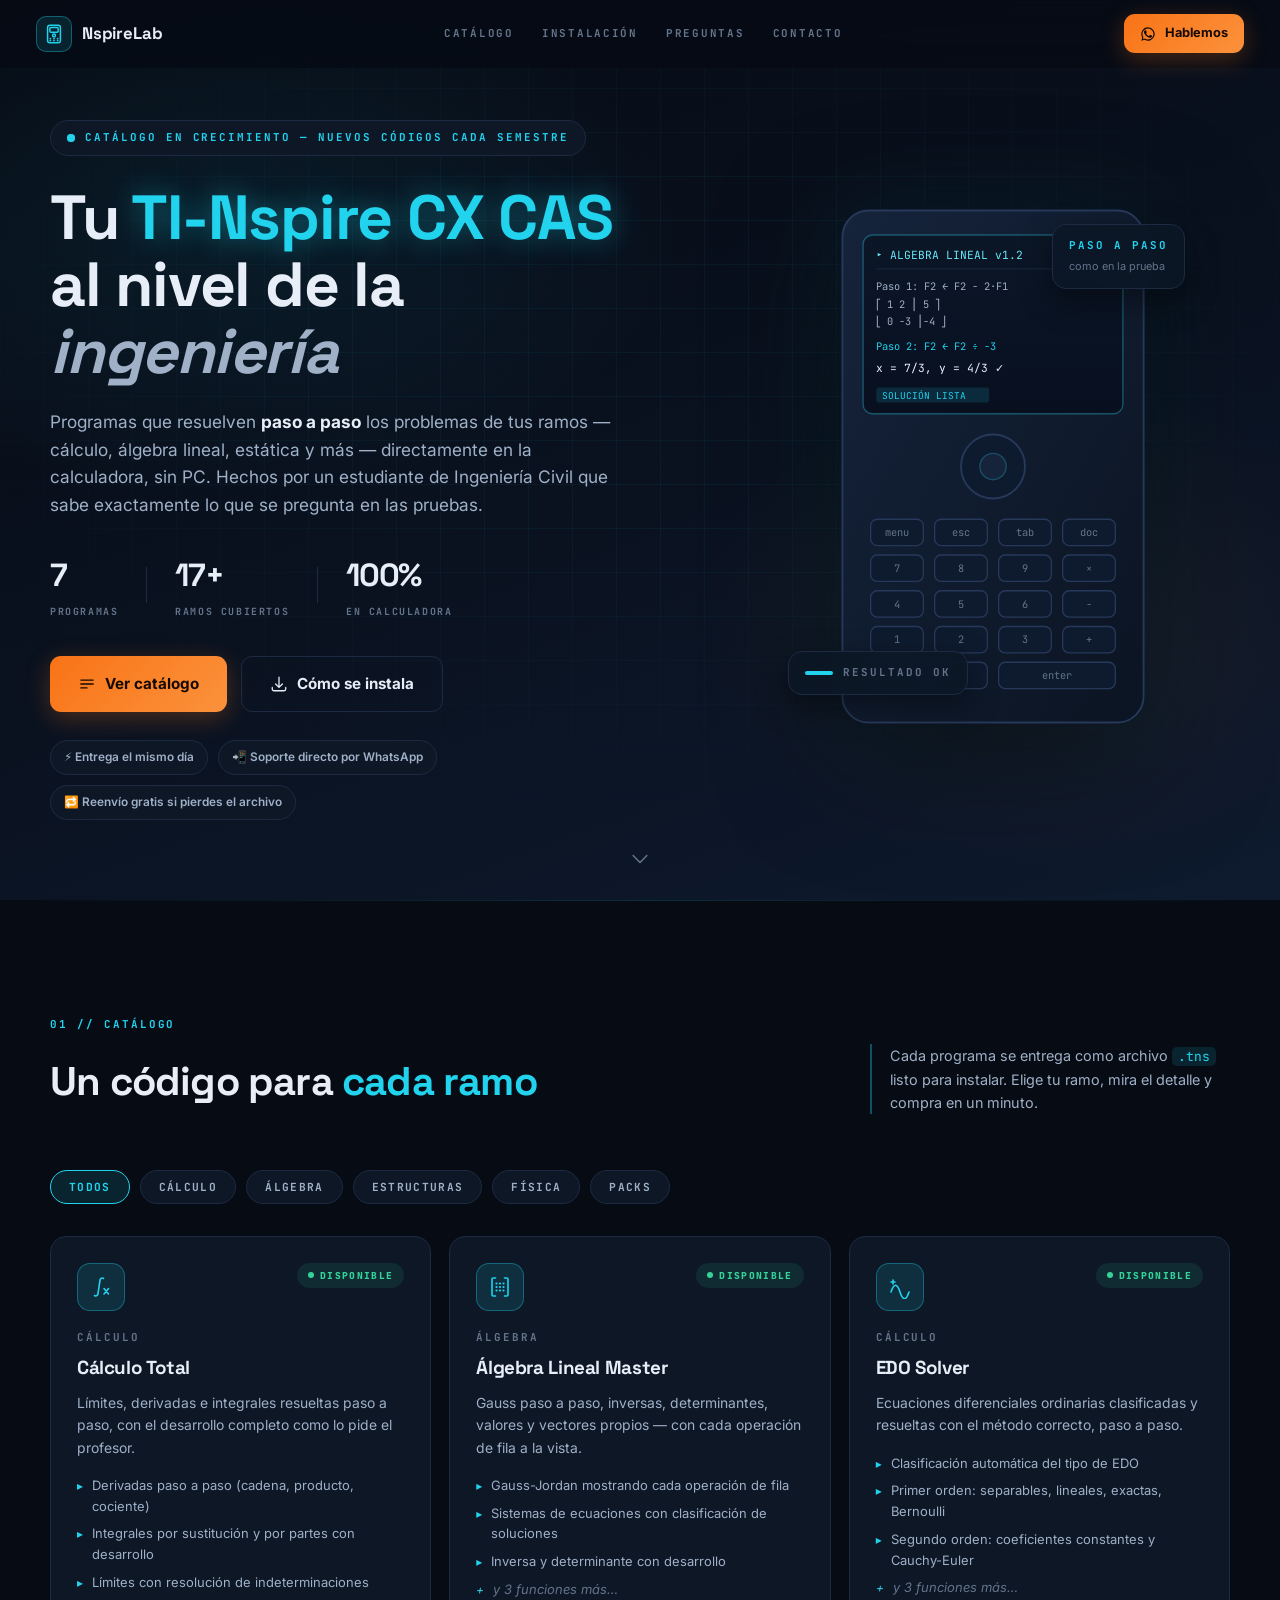
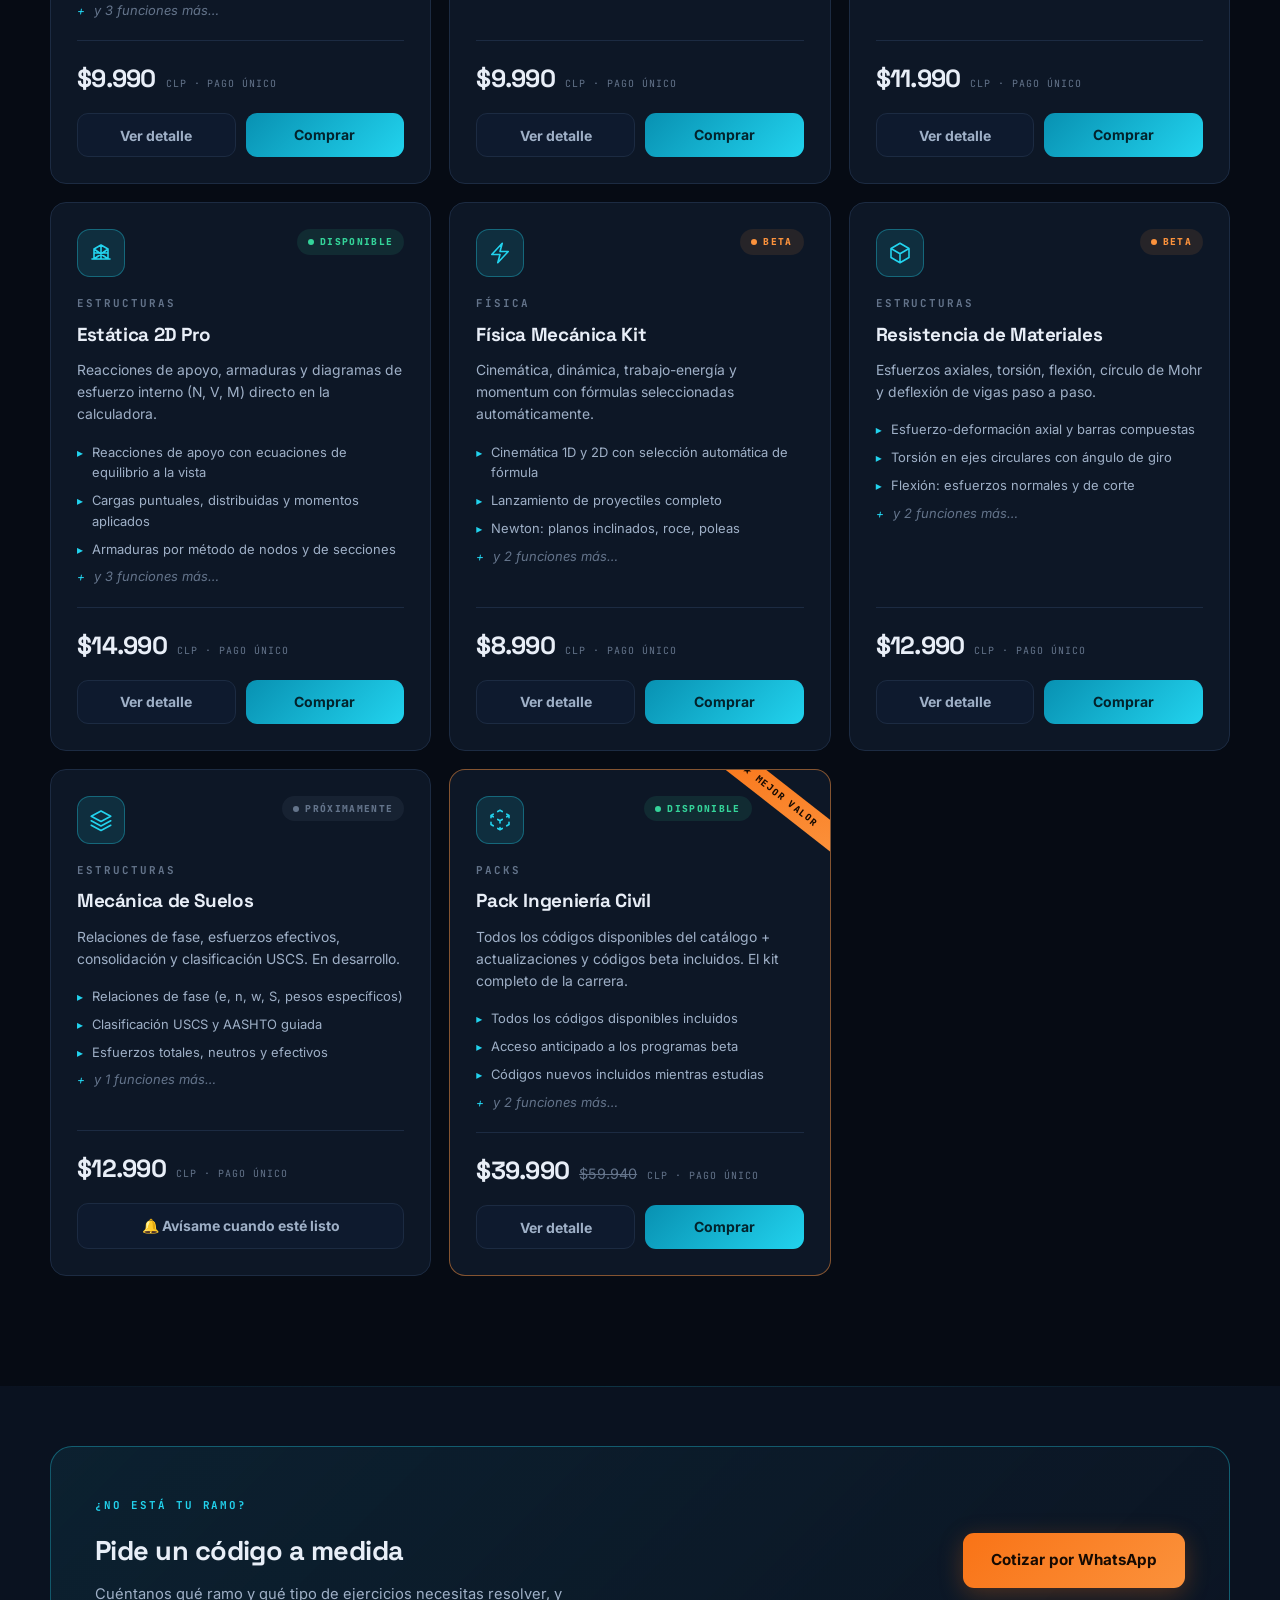
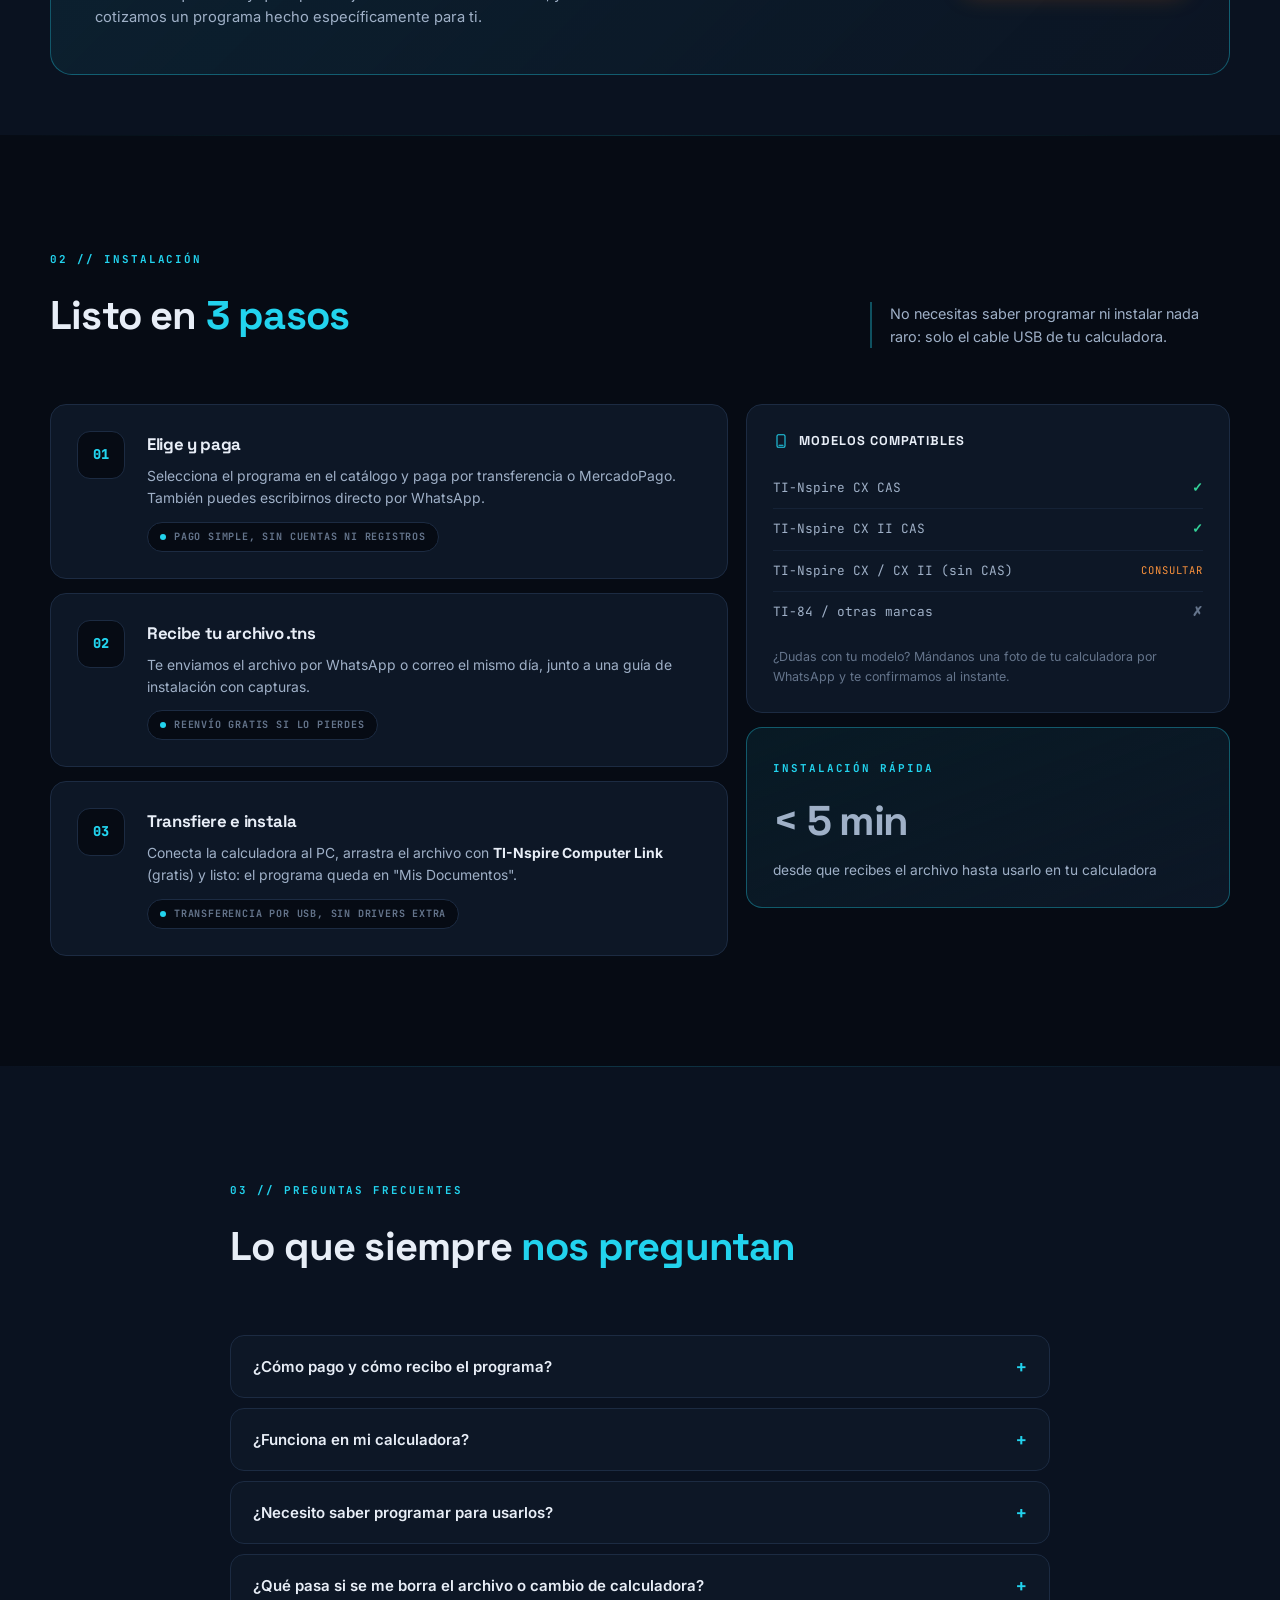
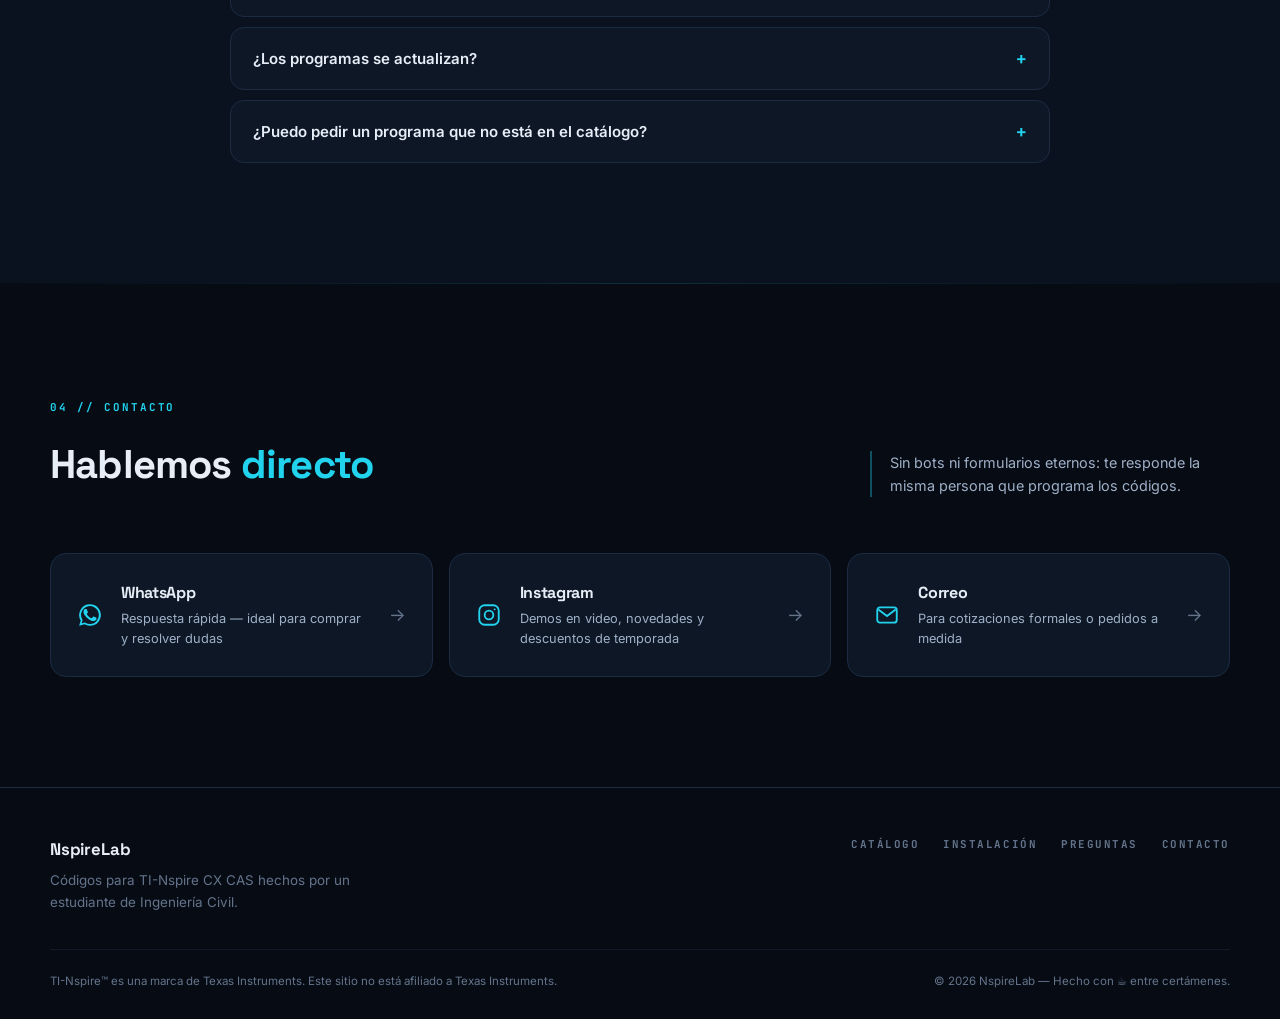
==== index.html @ dc47c855 "Tienda de códigos TI-Nspire CX CAS — sitio inicial Co-Authored-By: Claude Fable 5 <noreply@anthropic" ====
<!DOCTYPE html>
<html lang="es">
<head>
  <meta charset="utf-8" />
  <meta name="viewport" content="width=device-width, initial-scale=1" />
  <title>NspireLab — Códigos para TI-Nspire CX CAS</title>
  <meta name="description" content="Programas paso a paso para TI-Nspire CX CAS hechos por un estudiante de Ingeniería Civil: cálculo, álgebra lineal, estática, resistencia de materiales y más. Entrega inmediata." />
  <meta name="keywords" content="TI-Nspire, CX CAS, códigos calculadora, programas TI-Nspire, ingeniería civil, cálculo paso a paso, estática, álgebra lineal, resistencia de materiales" />
  <meta property="og:title" content="NspireLab — Códigos para TI-Nspire CX CAS" />
  <meta property="og:description" content="Tu calculadora al máximo nivel: programas paso a paso para cada ramo de ingeniería." />
  <link rel="preconnect" href="https://fonts.googleapis.com" />
  <link rel="preconnect" href="https://fonts.gstatic.com" crossorigin />
  <link href="https://fonts.googleapis.com/css2?family=Inter:wght@400;500;600;700&family=JetBrains+Mono:wght@500;700;800&family=Space+Grotesk:wght@500;700&display=swap" rel="stylesheet" />
  <link rel="stylesheet" href="css/styles.css" />
</head>
<body>

<header id="header">
  <a class="brand" href="#hero" aria-label="Volver al inicio">
    <span class="brand-logo">
      <svg viewBox="0 0 24 24" fill="none" stroke="currentColor" stroke-width="1.6" width="22" height="22">
        <rect x="5" y="2.5" width="14" height="19" rx="2.5"/>
        <rect x="7.5" y="5" width="9" height="5" rx="1"/>
        <circle cx="12" cy="13.5" r="1.6"/>
        <path d="M8 17h.01M12 17h.01M16 17h.01M8 19.2h.01M12 19.2h.01M16 19.2h.01" stroke-linecap="round" stroke-width="2"/>
      </svg>
    </span>
    <span class="brand-name" data-config="marca">NspireLab</span>
  </a>
  <nav aria-label="Navegación principal">
    <a href="#catalogo">Catálogo</a>
    <a href="#como-funciona">Instalación</a>
    <a href="#faq">Preguntas</a>
    <a href="#contacto">Contacto</a>
  </nav>
  <a class="btn btn-cta btn-header" data-whatsapp="Hola! Vi la página de códigos para TI-Nspire y quiero más información 🙌" href="#" target="_blank" rel="noopener">
    <svg viewBox="0 0 24 24" fill="currentColor" width="16" height="16"><path d="M17.5 14.4c-.3-.15-1.76-.87-2.03-.97-.27-.1-.47-.15-.67.15-.2.3-.77.97-.94 1.17-.17.2-.35.22-.65.07-.3-.15-1.26-.46-2.4-1.48-.89-.79-1.49-1.77-1.66-2.07-.17-.3-.02-.46.13-.61.13-.13.3-.35.45-.52.15-.17.2-.3.3-.5.1-.2.05-.37-.02-.52-.07-.15-.67-1.62-.92-2.22-.24-.58-.49-.5-.67-.51h-.57c-.2 0-.52.07-.8.37-.27.3-1.04 1.02-1.04 2.48s1.07 2.88 1.22 3.08c.15.2 2.1 3.2 5.08 4.49.71.3 1.26.49 1.7.63.71.22 1.36.19 1.87.12.57-.09 1.76-.72 2-1.42.25-.7.25-1.3.18-1.42-.07-.12-.27-.2-.57-.35z"/><path d="M12 2a10 10 0 0 0-8.6 15.1L2 22l5-1.35A10 10 0 1 0 12 2zm0 18.2c-1.5 0-2.97-.4-4.25-1.15l-.3-.18-3.07.83.84-3-.2-.31A8.2 8.2 0 1 1 12 20.2z"/></svg>
    <span>Hablemos</span>
  </a>
</header>

<main>
  <!-- ============ HERO ============ -->
  <section id="hero">
    <div class="hero-bg" aria-hidden="true"></div>
    <div class="hero-inner">
      <div class="hero-copy">
        <div class="badge-pill reveal">
          <span class="ping"><span class="ping-anim"></span><span class="ping-dot"></span></span>
          <span class="mono-tag" id="hero-badge">Catálogo en crecimiento — nuevos códigos cada semestre</span>
        </div>
        <h1 class="reveal">Tu <span class="accent glow">TI-Nspire CX CAS</span><br/>al nivel de la <span class="thin">ingeniería</span></h1>
        <p class="hero-sub reveal">Programas que resuelven <strong>paso a paso</strong> los problemas de tus ramos — cálculo, álgebra lineal, estática y más — directamente en la calculadora, sin PC. Hechos por un estudiante de Ingeniería Civil que sabe exactamente lo que se pregunta en las pruebas.</p>
        <div class="hero-stats reveal">
          <div class="stat"><p class="stat-num" id="stat-programas">—</p><p class="stat-label">Programas</p></div>
          <div class="stat-div"></div>
          <div class="stat"><p class="stat-num" id="stat-ramos">—</p><p class="stat-label">Ramos cubiertos</p></div>
          <div class="stat-div"></div>
          <div class="stat"><p class="stat-num">100%</p><p class="stat-label">En calculadora</p></div>
        </div>
        <div class="hero-ctas reveal">
          <a href="#catalogo" class="btn btn-cta btn-lg">
            <svg viewBox="0 0 24 24" fill="none" stroke="currentColor" stroke-width="1.7" width="18" height="18"><path stroke-linecap="round" stroke-linejoin="round" d="M3.75 6.75h16.5M3.75 12h16.5m-16.5 5.25H12"/></svg>
            Ver catálogo
          </a>
          <a href="#como-funciona" class="btn btn-outline btn-lg">
            <svg viewBox="0 0 24 24" fill="none" stroke="currentColor" stroke-width="1.7" width="18" height="18"><path stroke-linecap="round" stroke-linejoin="round" d="M3 16.5v2.25A2.25 2.25 0 0 0 5.25 21h13.5A2.25 2.25 0 0 0 21 18.75V16.5M16.5 12 12 16.5m0 0L7.5 12m4.5 4.5V3"/></svg>
            Cómo se instala
          </a>
        </div>
        <div class="trust-row reveal">
          <span class="trust-chip">⚡ Entrega el mismo día</span>
          <span class="trust-chip">📲 Soporte directo por WhatsApp</span>
          <span class="trust-chip">🔁 Reenvío gratis si pierdes el archivo</span>
        </div>
      </div>

      <div class="hero-visual reveal" id="hero-visual">
        <!-- Mockup de calculadora (se reemplaza por video si config.videoDestacado tiene un ID de YouTube) -->
        <div class="calc-frame">
          <svg viewBox="0 0 340 560" class="calc-svg" role="img" aria-label="Calculadora TI-Nspire mostrando un programa paso a paso">
            <defs>
              <linearGradient id="bodyGrad" x1="0" y1="0" x2="1" y2="1">
                <stop offset="0" stop-color="#15233b"/><stop offset="1" stop-color="#0b1422"/>
              </linearGradient>
              <linearGradient id="screenGrad" x1="0" y1="0" x2="0" y2="1">
                <stop offset="0" stop-color="#0b1626"/><stop offset="1" stop-color="#081020"/>
              </linearGradient>
            </defs>
            <rect x="10" y="8" width="320" height="544" rx="28" fill="url(#bodyGrad)" stroke="#27395a" stroke-width="2"/>
            <rect x="32" y="34" width="276" height="190" rx="10" fill="url(#screenGrad)" stroke="#2dd4ee55" stroke-width="1.5"/>
            <!-- pantalla -->
            <text x="46" y="60" class="scr mono" fill="#67e8f9" font-size="12">▸ ALGEBRA LINEAL v1.2</text>
            <line x1="46" y1="70" x2="294" y2="70" stroke="#1c2b42" stroke-width="1"/>
            <text x="46" y="92" class="scr mono" fill="#9fb0c7" font-size="11">Paso 1:  F2 ← F2 − 2·F1</text>
            <text x="46" y="112" class="scr mono" fill="#9fb0c7" font-size="11">⎡ 1  2 │ 5 ⎤</text>
            <text x="46" y="130" class="scr mono" fill="#9fb0c7" font-size="11">⎣ 0 −3 │−4 ⎦</text>
            <text x="46" y="156" class="scr mono" fill="#22d3ee" font-size="11">Paso 2:  F2 ← F2 ÷ −3</text>
            <text x="46" y="180" class="scr mono" fill="#e8eef7" font-size="12">x = 7/3,  y = 4/3  ✓</text>
            <rect x="46" y="196" width="120" height="16" rx="3" fill="#22d3ee22"/>
            <text x="52" y="208" class="scr mono" fill="#22d3ee" font-size="10">SOLUCIÓN LISTA</text>
            <!-- touchpad -->
            <circle cx="170" cy="280" r="34" fill="#0e1a2e" stroke="#27395a" stroke-width="2"/>
            <circle cx="170" cy="280" r="14" fill="#15233b" stroke="#2dd4ee44" stroke-width="1.5"/>
            <!-- teclado -->
            <g fill="#0e1a2e" stroke="#27395a" stroke-width="1.4">
              <rect x="40"  y="336" width="56" height="28" rx="7"/><rect x="108" y="336" width="56" height="28" rx="7"/><rect x="176" y="336" width="56" height="28" rx="7"/><rect x="244" y="336" width="56" height="28" rx="7"/>
              <rect x="40"  y="374" width="56" height="28" rx="7"/><rect x="108" y="374" width="56" height="28" rx="7"/><rect x="176" y="374" width="56" height="28" rx="7"/><rect x="244" y="374" width="56" height="28" rx="7"/>
              <rect x="40"  y="412" width="56" height="28" rx="7"/><rect x="108" y="412" width="56" height="28" rx="7"/><rect x="176" y="412" width="56" height="28" rx="7"/><rect x="244" y="412" width="56" height="28" rx="7"/>
              <rect x="40"  y="450" width="56" height="28" rx="7"/><rect x="108" y="450" width="56" height="28" rx="7"/><rect x="176" y="450" width="56" height="28" rx="7"/><rect x="244" y="450" width="56" height="28" rx="7"/>
              <rect x="40"  y="488" width="124" height="28" rx="7"/><rect x="176" y="488" width="124" height="28" rx="7"/>
            </g>
            <g fill="#64748b" font-size="11" text-anchor="middle" class="mono">
              <text x="68" y="354">menu</text><text x="136" y="354">esc</text><text x="204" y="354">tab</text><text x="272" y="354">doc</text>
              <text x="68" y="392">7</text><text x="136" y="392">8</text><text x="204" y="392">9</text><text x="272" y="392">×</text>
              <text x="68" y="430">4</text><text x="136" y="430">5</text><text x="204" y="430">6</text><text x="272" y="430">−</text>
              <text x="68" y="468">1</text><text x="136" y="468">2</text><text x="204" y="468">3</text><text x="272" y="468">+</text>
              <text x="102" y="506">0</text><text x="238" y="506">enter</text>
            </g>
          </svg>
          <div class="float-card float-tr">
            <span class="mono-tag accent">PASO A PASO</span>
            <span class="float-sub">como en la prueba</span>
          </div>
          <div class="float-card float-bl">
            <span class="pulse-bar"></span>
            <span class="mono-tag">RESULTADO OK</span>
          </div>
        </div>
      </div>
    </div>
    <a class="scroll-hint" href="#catalogo" aria-label="Bajar al catálogo">
      <svg viewBox="0 0 24 24" fill="none" stroke="currentColor" stroke-width="1.7" width="22" height="22"><path stroke-linecap="round" stroke-linejoin="round" d="m19.5 8.25-7.5 7.5-7.5-7.5"/></svg>
    </a>
  </section>

  <!-- ============ CATÁLOGO ============ -->
  <section id="catalogo" class="section">
    <div class="section-inner">
      <div class="section-head reveal">
        <div>
          <span class="mono-tag accent">01 // CATÁLOGO</span>
          <h2>Un código para <span class="accent">cada ramo</span></h2>
        </div>
        <p class="section-side">Cada programa se entrega como archivo <code>.tns</code> listo para instalar. Elige tu ramo, mira el detalle y compra en un minuto.</p>
      </div>
      <div class="filters reveal" id="filters" role="tablist" aria-label="Filtrar por categoría"></div>
      <div class="grid" id="productos-grid"></div>
    </div>
  </section>

  <!-- ============ A MEDIDA ============ -->
  <section id="a-medida" class="section slim">
    <div class="section-inner">
      <div class="banner reveal">
        <div>
          <span class="mono-tag accent">¿NO ESTÁ TU RAMO?</span>
          <h3>Pide un código a medida</h3>
          <p>Cuéntanos qué ramo y qué tipo de ejercicios necesitas resolver, y cotizamos un programa hecho específicamente para ti.</p>
        </div>
        <a class="btn btn-cta btn-lg" data-whatsapp="Hola! Quiero cotizar un código a medida para la TI-Nspire. El ramo es: " href="#" target="_blank" rel="noopener">Cotizar por WhatsApp</a>
      </div>
    </div>
  </section>

  <!-- ============ CÓMO FUNCIONA ============ -->
  <section id="como-funciona" class="section">
    <div class="section-inner">
      <div class="section-head reveal">
        <div>
          <span class="mono-tag accent">02 // INSTALACIÓN</span>
          <h2>Listo en <span class="accent">3 pasos</span></h2>
        </div>
        <p class="section-side">No necesitas saber programar ni instalar nada raro: solo el cable USB de tu calculadora.</p>
      </div>
      <div class="how-grid">
        <div class="how-steps">
          <div class="card step reveal">
            <span class="step-num">01</span>
            <div>
              <h3>Elige y paga</h3>
              <p>Selecciona el programa en el catálogo y paga por transferencia o MercadoPago. También puedes escribirnos directo por WhatsApp.</p>
              <span class="chip-line"><span class="dot"></span>Pago simple, sin cuentas ni registros</span>
            </div>
          </div>
          <div class="card step reveal">
            <span class="step-num">02</span>
            <div>
              <h3>Recibe tu archivo .tns</h3>
              <p>Te enviamos el archivo por WhatsApp o correo el mismo día, junto a una guía de instalación con capturas.</p>
              <span class="chip-line"><span class="dot"></span>Reenvío gratis si lo pierdes</span>
            </div>
          </div>
          <div class="card step reveal">
            <span class="step-num">03</span>
            <div>
              <h3>Transfiere e instala</h3>
              <p>Conecta la calculadora al PC, arrastra el archivo con <strong>TI-Nspire Computer Link</strong> (gratis) y listo: el programa queda en "Mis Documentos".</p>
              <span class="chip-line"><span class="dot"></span>Transferencia por USB, sin drivers extra</span>
            </div>
          </div>
        </div>
        <div class="how-side">
          <div class="card compat reveal">
            <h4>
              <svg viewBox="0 0 24 24" fill="none" stroke="currentColor" stroke-width="1.6" width="16" height="16"><rect x="6" y="2.5" width="12" height="19" rx="2"/><path d="M9 18.5h6" stroke-linecap="round"/></svg>
              Modelos compatibles
            </h4>
            <div class="compat-row"><span>TI-Nspire CX CAS</span><span class="ok">✓</span></div>
            <div class="compat-row"><span>TI-Nspire CX II CAS</span><span class="ok">✓</span></div>
            <div class="compat-row"><span>TI-Nspire CX / CX II (sin CAS)</span><span class="warn">consultar</span></div>
            <div class="compat-row"><span>TI-84 / otras marcas</span><span class="no">✗</span></div>
            <p class="compat-note">¿Dudas con tu modelo? Mándanos una foto de tu calculadora por WhatsApp y te confirmamos al instante.</p>
          </div>
          <div class="card highlight reveal">
            <span class="mono-tag accent">INSTALACIÓN RÁPIDA</span>
            <p class="big-num">&lt; 5 min</p>
            <p>desde que recibes el archivo hasta usarlo en tu calculadora</p>
          </div>
        </div>
      </div>
    </div>
  </section>

  <!-- ============ FAQ ============ -->
  <section id="faq" class="section">
    <div class="section-inner narrow">
      <div class="section-head reveal">
        <div>
          <span class="mono-tag accent">03 // PREGUNTAS FRECUENTES</span>
          <h2>Lo que siempre <span class="accent">nos preguntan</span></h2>
        </div>
      </div>
      <div id="faq-list"></div>
    </div>
  </section>

  <!-- ============ CONTACTO ============ -->
  <section id="contacto" class="section">
    <div class="section-inner">
      <div class="section-head reveal">
        <div>
          <span class="mono-tag accent">04 // CONTACTO</span>
          <h2>Hablemos <span class="accent">directo</span></h2>
        </div>
        <p class="section-side">Sin bots ni formularios eternos: te responde la misma persona que programa los códigos.</p>
      </div>
      <div class="contact-grid reveal">
        <a class="card contact-card" data-whatsapp="Hola! Tengo una consulta sobre los códigos para TI-Nspire" href="#" target="_blank" rel="noopener">
          <svg viewBox="0 0 24 24" fill="currentColor" width="26" height="26"><path d="M17.5 14.4c-.3-.15-1.76-.87-2.03-.97-.27-.1-.47-.15-.67.15-.2.3-.77.97-.94 1.17-.17.2-.35.22-.65.07-.3-.15-1.26-.46-2.4-1.48-.89-.79-1.49-1.77-1.66-2.07-.17-.3-.02-.46.13-.61.13-.13.3-.35.45-.52.15-.17.2-.3.3-.5.1-.2.05-.37-.02-.52-.07-.15-.67-1.62-.92-2.22-.24-.58-.49-.5-.67-.51h-.57c-.2 0-.52.07-.8.37-.27.3-1.04 1.02-1.04 2.48s1.07 2.88 1.22 3.08c.15.2 2.1 3.2 5.08 4.49.71.3 1.26.49 1.7.63.71.22 1.36.19 1.87.12.57-.09 1.76-.72 2-1.42.25-.7.25-1.3.18-1.42-.07-.12-.27-.2-.57-.35z"/><path d="M12 2a10 10 0 0 0-8.6 15.1L2 22l5-1.35A10 10 0 1 0 12 2zm0 18.2c-1.5 0-2.97-.4-4.25-1.15l-.3-.18-3.07.83.84-3-.2-.31A8.2 8.2 0 1 1 12 20.2z"/></svg>
          <div><h3>WhatsApp</h3><p>Respuesta rápida — ideal para comprar y resolver dudas</p></div>
          <span class="arrow">→</span>
        </a>
        <a class="card contact-card" id="link-instagram" href="#" target="_blank" rel="noopener">
          <svg viewBox="0 0 24 24" fill="none" stroke="currentColor" stroke-width="1.7" width="26" height="26"><rect x="3" y="3" width="18" height="18" rx="5"/><circle cx="12" cy="12" r="4"/><circle cx="17.2" cy="6.8" r="0.9" fill="currentColor" stroke="none"/></svg>
          <div><h3>Instagram</h3><p>Demos en video, novedades y descuentos de temporada</p></div>
          <span class="arrow">→</span>
        </a>
        <a class="card contact-card" id="link-email" href="#">
          <svg viewBox="0 0 24 24" fill="none" stroke="currentColor" stroke-width="1.7" width="26" height="26"><rect x="3" y="5" width="18" height="14" rx="2.5"/><path d="m4 7 8 6 8-6"/></svg>
          <div><h3>Correo</h3><p>Para cotizaciones formales o pedidos a medida</p></div>
          <span class="arrow">→</span>
        </a>
      </div>
    </div>
  </section>
</main>

<footer>
  <div class="footer-inner">
    <div class="footer-brand">
      <span class="brand-name" data-config="marca">NspireLab</span>
      <p>Códigos para TI-Nspire CX CAS hechos por un estudiante de Ingeniería Civil.</p>
    </div>
    <div class="footer-links">
      <a href="#catalogo">Catálogo</a>
      <a href="#como-funciona">Instalación</a>
      <a href="#faq">Preguntas</a>
      <a href="#contacto">Contacto</a>
    </div>
  </div>
  <div class="footer-legal">
    <p>TI-Nspire™ es una marca de Texas Instruments. Este sitio no está afiliado a Texas Instruments.</p>
    <p>© <span id="year"></span> <span data-config="marca">NspireLab</span> — Hecho con ☕ entre certámenes.</p>
  </div>
</footer>

<!-- ============ MODAL DETALLE ============ -->
<div class="modal-backdrop" id="modal" hidden>
  <div class="modal" role="dialog" aria-modal="true" aria-labelledby="modal-title">
    <button class="modal-close" id="modal-close" aria-label="Cerrar">✕</button>
    <div class="modal-body" id="modal-body"><!-- contenido dinámico --></div>
  </div>
</div>

<script src="js/config.js"></script>
<script src="js/productos.js"></script>
<script src="js/app.js"></script>
</body>
</html>
---- css/styles.css ----
/* ============================================================
   NspireLab — hoja de estilos
   Tema: azul marino profundo + cian, estética "blueprint"
   ============================================================ */

:root {
  --bg-0: #060b14;        /* fondo más profundo */
  --bg-1: #0a1220;        /* fondo secciones */
  --bg-2: #0e1a2e;        /* paneles */
  --card: #0d1726;
  --border: #1c2b42;
  --cyan: #22d3ee;
  --cyan-soft: rgba(34, 211, 238, 0.12);
  --cyan-line: rgba(34, 211, 238, 0.35);
  --orange: #fb923c;
  --green: #34d399;
  --text-1: #e8eef7;
  --text-2: #9fb0c7;
  --muted: #64748b;
  --font-body: "Inter", system-ui, -apple-system, sans-serif;
  --font-display: "Space Grotesk", "Inter", sans-serif;
  --font-mono: "JetBrains Mono", ui-monospace, monospace;
  --radius: 16px;
}

* { margin: 0; padding: 0; box-sizing: border-box; }

html { scroll-behavior: smooth; }

body {
  background: var(--bg-0);
  color: var(--text-1);
  font-family: var(--font-body);
  line-height: 1.6;
  overflow-x: hidden;
}

::selection { background: var(--cyan); color: var(--bg-0); }

h1, h2, h3, h4 { font-family: var(--font-display); letter-spacing: -0.02em; }
code { font-family: var(--font-mono); color: var(--cyan); background: var(--cyan-soft); padding: 1px 6px; border-radius: 5px; font-size: 0.9em; }
a { color: inherit; text-decoration: none; }

/* ---------- utilidades ---------- */
.mono-tag {
  font-family: var(--font-mono);
  font-size: 0.68rem;
  font-weight: 700;
  text-transform: uppercase;
  letter-spacing: 0.18em;
  color: var(--muted);
}
.mono-tag.accent { color: var(--cyan); }
.accent { color: var(--cyan); }
.glow { text-shadow: 0 0 28px rgba(34, 211, 238, 0.45); }
.thin { color: var(--text-2); font-style: italic; }

/* ---------- botones ---------- */
.btn {
  display: inline-flex;
  align-items: center;
  gap: 9px;
  font-weight: 700;
  font-size: 0.875rem;
  border-radius: 11px;
  padding: 11px 20px;
  cursor: pointer;
  border: none;
  transition: transform 0.15s ease, box-shadow 0.2s ease, background 0.2s ease, border-color 0.2s;
  font-family: var(--font-body);
}
.btn-lg { padding: 15px 28px; font-size: 0.95rem; }
.btn-cta {
  background: linear-gradient(135deg, #f97316, #fb923c);
  color: #160a02;
  box-shadow: 0 6px 24px rgba(249, 115, 22, 0.28);
}
.btn-cta:hover { transform: translateY(-2px); box-shadow: 0 10px 30px rgba(249, 115, 22, 0.4); }
.btn-outline {
  background: transparent;
  color: var(--text-1);
  border: 1px solid var(--border);
}
.btn-outline:hover { border-color: var(--cyan-line); color: var(--cyan); background: var(--cyan-soft); }
.btn-buy {
  background: linear-gradient(135deg, #0891b2, #22d3ee);
  color: #03222b;
  width: 100%;
  justify-content: center;
}
.btn-buy:hover { transform: translateY(-2px); box-shadow: 0 8px 26px rgba(34, 211, 238, 0.3); }
.btn-ghost {
  background: var(--bg-2);
  color: var(--text-2);
  border: 1px solid var(--border);
  width: 100%;
  justify-content: center;
}
.btn-ghost:hover { color: var(--text-1); border-color: var(--cyan-line); }

/* ---------- header ---------- */
#header {
  position: fixed;
  top: 0; left: 0; right: 0;
  z-index: 60;
  display: flex;
  align-items: center;
  justify-content: space-between;
  gap: 16px;
  padding: 0 clamp(16px, 4vw, 36px);
  height: 68px;
  background: rgba(6, 11, 20, 0.72);
  backdrop-filter: blur(14px);
  border-bottom: 1px solid transparent;
  transition: border-color 0.3s;
}
#header.scrolled { border-bottom-color: var(--border); }
.brand { display: flex; align-items: center; gap: 10px; }
.brand-logo {
  display: grid; place-items: center;
  width: 36px; height: 36px;
  border-radius: 10px;
  background: var(--cyan-soft);
  border: 1px solid var(--cyan-line);
  color: var(--cyan);
}
.brand-name {
  font-family: var(--font-display);
  font-weight: 700;
  font-size: 1.05rem;
  letter-spacing: -0.01em;
}
#header nav { display: flex; gap: 28px; }
#header nav a {
  font-family: var(--font-mono);
  font-size: 0.68rem;
  font-weight: 700;
  text-transform: uppercase;
  letter-spacing: 0.16em;
  color: var(--muted);
  transition: color 0.2s;
}
#header nav a:hover { color: var(--cyan); }
.btn-header { padding: 9px 16px; font-size: 0.8rem; }

/* ---------- hero ---------- */
#hero {
  position: relative;
  min-height: 100svh;
  display: flex;
  flex-direction: column;
  justify-content: center;
  padding: 110px clamp(16px, 4vw, 36px) 70px;
}
.hero-bg {
  position: absolute; inset: 0;
  background:
    radial-gradient(700px 420px at 18% 25%, rgba(34, 211, 238, 0.07), transparent 65%),
    radial-gradient(560px 380px at 82% 70%, rgba(251, 146, 60, 0.06), transparent 65%),
    linear-gradient(160deg, var(--bg-0), var(--bg-1) 55%, var(--bg-2));
  pointer-events: none;
}
.hero-bg::after {
  content: "";
  position: absolute; inset: 0;
  background-image:
    linear-gradient(rgba(34, 211, 238, 0.05) 1px, transparent 1px),
    linear-gradient(90deg, rgba(34, 211, 238, 0.05) 1px, transparent 1px);
  background-size: 44px 44px;
  mask-image: radial-gradient(ellipse 80% 70% at 50% 40%, black 30%, transparent 75%);
}
.hero-inner {
  position: relative;
  display: grid;
  grid-template-columns: 1.15fr 0.85fr;
  gap: clamp(32px, 5vw, 72px);
  align-items: center;
  max-width: 1180px;
  margin: 0 auto;
  width: 100%;
}
.badge-pill {
  display: inline-flex;
  align-items: center;
  gap: 10px;
  padding: 8px 16px;
  background: var(--card);
  border: 1px solid var(--border);
  border-radius: 999px;
  margin-bottom: 28px;
}
.ping { position: relative; display: inline-flex; width: 8px; height: 8px; }
.ping-anim {
  position: absolute; inset: 0;
  border-radius: 50%;
  background: var(--cyan);
  opacity: 0.6;
  animation: ping 1.8s cubic-bezier(0, 0, 0.2, 1) infinite;
}
.ping-dot { position: relative; width: 8px; height: 8px; border-radius: 50%; background: var(--cyan); }
@keyframes ping { 75%, 100% { transform: scale(2.4); opacity: 0; } }
.badge-pill .mono-tag { color: var(--cyan); }

#hero h1 {
  font-size: clamp(2.2rem, 5.2vw, 3.9rem);
  font-weight: 700;
  line-height: 1.08;
  margin-bottom: 22px;
}
.hero-sub {
  color: var(--text-2);
  font-size: clamp(0.95rem, 1.4vw, 1.08rem);
  max-width: 560px;
  margin-bottom: 32px;
}
.hero-sub strong { color: var(--text-1); }
.hero-stats { display: flex; align-items: center; gap: 28px; margin-bottom: 36px; flex-wrap: wrap; }
.stat-num {
  font-family: var(--font-display);
  font-size: 2rem;
  font-weight: 700;
  letter-spacing: -0.04em;
}
.stat-label {
  font-family: var(--font-mono);
  font-size: 0.62rem;
  font-weight: 700;
  text-transform: uppercase;
  letter-spacing: 0.16em;
  color: var(--muted);
  margin-top: 2px;
}
.stat-div { width: 1px; height: 36px; background: var(--border); }
.hero-ctas { display: flex; gap: 14px; flex-wrap: wrap; margin-bottom: 28px; }
.trust-row { display: flex; gap: 10px; flex-wrap: wrap; }
.trust-chip {
  font-size: 0.74rem;
  font-weight: 600;
  color: var(--text-2);
  background: var(--card);
  border: 1px solid var(--border);
  padding: 7px 13px;
  border-radius: 999px;
}

/* mockup calculadora */
.hero-visual { display: flex; justify-content: center; }
.calc-frame { position: relative; width: min(320px, 80vw); }
.calc-svg {
  width: 100%;
  height: auto;
  filter: drop-shadow(0 30px 60px rgba(0, 0, 0, 0.55)) drop-shadow(0 0 40px rgba(34, 211, 238, 0.08));
}
.calc-svg .mono, .calc-svg text { font-family: var(--font-mono); }
.float-card {
  position: absolute;
  background: rgba(13, 23, 38, 0.92);
  backdrop-filter: blur(10px);
  border: 1px solid var(--border);
  border-radius: 14px;
  padding: 12px 16px;
  display: flex;
  flex-direction: column;
  gap: 4px;
  box-shadow: 0 12px 32px rgba(0, 0, 0, 0.4);
}
.float-tr { top: 4%; right: -10%; }
.float-bl { bottom: 8%; left: -14%; flex-direction: row; align-items: center; gap: 10px; }
.float-sub { font-size: 0.68rem; color: var(--muted); }
.pulse-bar {
  width: 28px; height: 4px;
  border-radius: 4px;
  background: var(--cyan);
  animation: pulsebar 1.6s ease-in-out infinite;
}
@keyframes pulsebar { 50% { opacity: 0.35; } }
.video-frame {
  width: 100%;
  aspect-ratio: 16 / 9;
  border-radius: 18px;
  border: 1px solid var(--cyan-line);
  overflow: hidden;
  box-shadow: 0 24px 70px rgba(0, 0, 0, 0.5);
}
.video-frame iframe { width: 100%; height: 100%; border: 0; display: block; }

.scroll-hint {
  position: absolute;
  bottom: 22px; left: 50%;
  transform: translateX(-50%);
  color: var(--muted);
  animation: bounce 2.2s infinite;
}
@keyframes bounce { 0%, 100% { transform: translate(-50%, 0); } 50% { transform: translate(-50%, 8px); } }

/* ---------- secciones ---------- */
.section { position: relative; padding: clamp(64px, 9vw, 110px) clamp(16px, 4vw, 36px); }
.section::before {
  content: "";
  position: absolute;
  top: 0; left: 0; right: 0;
  height: 1px;
  background: linear-gradient(90deg, transparent, var(--cyan-line), transparent);
  opacity: 0.5;
}
.section:nth-of-type(odd) { background: var(--bg-1); }
.section.slim { padding-top: clamp(36px, 5vw, 60px); padding-bottom: clamp(36px, 5vw, 60px); }
.section-inner { max-width: 1180px; margin: 0 auto; }
.section-inner.narrow { max-width: 820px; }
.section-head {
  display: flex;
  justify-content: space-between;
  align-items: flex-end;
  gap: 32px;
  margin-bottom: clamp(36px, 5vw, 56px);
  flex-wrap: wrap;
}
.section-head h2 {
  font-size: clamp(1.7rem, 3.4vw, 2.5rem);
  font-weight: 700;
  margin-top: 14px;
}
.section-side {
  max-width: 360px;
  color: var(--text-2);
  font-size: 0.9rem;
  border-left: 2px solid var(--cyan-line);
  padding-left: 18px;
}

/* ---------- filtros ---------- */
.filters { display: flex; gap: 10px; flex-wrap: wrap; margin-bottom: 32px; }
.filter-chip {
  font-family: var(--font-mono);
  font-size: 0.7rem;
  font-weight: 700;
  text-transform: uppercase;
  letter-spacing: 0.12em;
  color: var(--text-2);
  background: var(--card);
  border: 1px solid var(--border);
  border-radius: 999px;
  padding: 9px 18px;
  cursor: pointer;
  transition: all 0.2s;
}
.filter-chip:hover { border-color: var(--cyan-line); color: var(--cyan); }
.filter-chip.active {
  background: var(--cyan-soft);
  border-color: var(--cyan);
  color: var(--cyan);
}

/* ---------- grid de productos ---------- */
.grid {
  display: grid;
  grid-template-columns: repeat(auto-fill, minmax(310px, 1fr));
  gap: 18px;
}
.card {
  background: var(--card);
  border: 1px solid var(--border);
  border-radius: var(--radius);
  padding: 26px;
  transition: border-color 0.25s, transform 0.25s, box-shadow 0.25s;
}
.product {
  display: flex;
  flex-direction: column;
  gap: 0;
  position: relative;
  overflow: hidden;
}
.product:hover {
  border-color: var(--cyan-line);
  transform: translateY(-4px);
  box-shadow: 0 18px 44px rgba(0, 0, 0, 0.4);
}
.product.destacado { border-color: rgba(251, 146, 60, 0.5); }
.product.destacado .estado { margin-right: 52px; }
.product.destacado::before {
  content: "★ MEJOR VALOR";
  position: absolute;
  top: 14px; right: -34px;
  transform: rotate(38deg);
  background: linear-gradient(135deg, #f97316, #fb923c);
  color: #160a02;
  font-family: var(--font-mono);
  font-size: 0.58rem;
  font-weight: 800;
  letter-spacing: 0.1em;
  padding: 5px 38px;
}
.product-top { display: flex; align-items: flex-start; justify-content: space-between; margin-bottom: 18px; }
.product-icon {
  width: 48px; height: 48px;
  display: grid; place-items: center;
  border-radius: 13px;
  background: var(--cyan-soft);
  border: 1px solid var(--cyan-line);
  color: var(--cyan);
  flex-shrink: 0;
}
.estado {
  font-family: var(--font-mono);
  font-size: 0.6rem;
  font-weight: 800;
  text-transform: uppercase;
  letter-spacing: 0.14em;
  padding: 5px 11px;
  border-radius: 999px;
  display: inline-flex;
  align-items: center;
  gap: 6px;
}
.estado::before { content: ""; width: 6px; height: 6px; border-radius: 50%; background: currentColor; }
.estado.disponible { color: var(--green); background: rgba(52, 211, 153, 0.1); }
.estado.beta { color: var(--orange); background: rgba(251, 146, 60, 0.1); }
.estado.proximamente { color: var(--muted); background: rgba(100, 116, 139, 0.12); }
.product-cat { display: block; margin-bottom: 7px; }
.product h3 { font-size: 1.18rem; font-weight: 700; margin-bottom: 9px; }
.product-desc { font-size: 0.87rem; color: var(--text-2); margin-bottom: 16px; }
.product-feats { list-style: none; margin-bottom: 20px; display: grid; gap: 7px; }
.product-feats li {
  font-size: 0.81rem;
  color: var(--text-2);
  display: flex;
  gap: 9px;
  align-items: baseline;
}
.product-feats li::before { content: "▸"; color: var(--cyan); font-size: 0.75rem; }
.product-feats li.more { color: var(--muted); font-style: italic; }
.product-feats li.more::before { content: "+"; }
.product-bottom {
  margin-top: auto;
  padding-top: 18px;
  border-top: 1px solid var(--border);
}
.price-row { display: flex; align-items: baseline; gap: 10px; margin-bottom: 14px; }
.price {
  font-family: var(--font-display);
  font-size: 1.55rem;
  font-weight: 700;
  letter-spacing: -0.03em;
}
.price-before { color: var(--muted); text-decoration: line-through; font-size: 0.9rem; }
.price-note { font-family: var(--font-mono); font-size: 0.62rem; color: var(--muted); text-transform: uppercase; letter-spacing: 0.1em; }
.product-actions { display: grid; grid-template-columns: 1fr 1fr; gap: 10px; }
.product-actions .full { grid-column: 1 / -1; }

/* ---------- banner a medida ---------- */
.banner {
  display: flex;
  align-items: center;
  justify-content: space-between;
  gap: 32px;
  flex-wrap: wrap;
  background: linear-gradient(135deg, rgba(34, 211, 238, 0.08), rgba(13, 23, 38, 0.6));
  border: 1px solid var(--cyan-line);
  border-radius: 22px;
  padding: clamp(28px, 4vw, 44px);
}
.banner h3 { font-size: clamp(1.3rem, 2.4vw, 1.7rem); margin: 12px 0 10px; }
.banner p { color: var(--text-2); max-width: 520px; font-size: 0.92rem; }

/* ---------- cómo funciona ---------- */
.how-grid {
  display: grid;
  grid-template-columns: 1.4fr 1fr;
  gap: 18px;
  align-items: start;
}
.how-steps { display: grid; gap: 14px; }
.step { display: flex; gap: 22px; align-items: flex-start; }
.step:hover { border-color: var(--cyan-line); }
.step-num {
  font-family: var(--font-mono);
  font-weight: 800;
  font-size: 0.85rem;
  color: var(--cyan);
  width: 48px; height: 48px;
  display: grid; place-items: center;
  background: var(--bg-0);
  border: 1px solid var(--border);
  border-radius: 13px;
  flex-shrink: 0;
}
.step h3 { font-size: 1.05rem; margin-bottom: 7px; }
.step p { font-size: 0.87rem; color: var(--text-2); margin-bottom: 12px; }
.step strong { color: var(--text-1); }
.chip-line {
  display: inline-flex;
  align-items: center;
  gap: 8px;
  font-family: var(--font-mono);
  font-size: 0.63rem;
  font-weight: 700;
  color: var(--muted);
  background: var(--bg-0);
  border: 1px solid var(--border);
  padding: 6px 12px;
  border-radius: 999px;
  text-transform: uppercase;
  letter-spacing: 0.08em;
}
.chip-line .dot { width: 6px; height: 6px; border-radius: 50%; background: var(--cyan); }
.how-side { display: grid; gap: 14px; }
.compat h4 {
  display: flex;
  align-items: center;
  gap: 10px;
  font-size: 0.8rem;
  text-transform: uppercase;
  letter-spacing: 0.08em;
  margin-bottom: 16px;
  color: var(--text-1);
}
.compat h4 svg { color: var(--cyan); }
.compat-row {
  display: flex;
  justify-content: space-between;
  align-items: center;
  padding: 10px 0;
  border-bottom: 1px solid rgba(28, 43, 66, 0.6);
  font-family: var(--font-mono);
  font-size: 0.8rem;
  color: var(--text-2);
}
.compat-row:last-of-type { border-bottom: 0; }
.compat-row .ok { color: var(--green); font-weight: 800; }
.compat-row .no { color: var(--muted); font-weight: 800; }
.compat-row .warn { color: var(--orange); font-size: 0.66rem; text-transform: uppercase; letter-spacing: 0.08em; }
.compat-note { font-size: 0.78rem; color: var(--muted); margin-top: 14px; }
.highlight {
  background: linear-gradient(160deg, rgba(34, 211, 238, 0.08), var(--card));
  border-color: var(--cyan-line);
}
.highlight .big-num {
  font-family: var(--font-display);
  font-size: 2.6rem;
  font-weight: 700;
  letter-spacing: -0.04em;
  margin: 8px 0 4px;
}
.highlight p { color: var(--text-2); font-size: 0.86rem; }

/* ---------- FAQ ---------- */
.faq-item {
  background: var(--card);
  border: 1px solid var(--border);
  border-radius: 14px;
  margin-bottom: 10px;
  overflow: hidden;
  transition: border-color 0.25s;
}
.faq-item.open { border-color: var(--cyan-line); }
.faq-q {
  width: 100%;
  display: flex;
  justify-content: space-between;
  align-items: center;
  gap: 16px;
  background: none;
  border: none;
  color: var(--text-1);
  font-family: var(--font-body);
  font-weight: 600;
  font-size: 0.94rem;
  text-align: left;
  padding: 19px 22px;
  cursor: pointer;
}
.faq-q .icon {
  font-family: var(--font-mono);
  color: var(--cyan);
  font-size: 1.1rem;
  transition: transform 0.25s;
  flex-shrink: 0;
}
.faq-item.open .faq-q .icon { transform: rotate(45deg); }
.faq-a {
  max-height: 0;
  overflow: hidden;
  transition: max-height 0.3s ease;
}
.faq-a-inner {
  padding: 0 22px 20px;
  color: var(--text-2);
  font-size: 0.87rem;
}

/* ---------- contacto ---------- */
.contact-grid { display: grid; grid-template-columns: repeat(auto-fit, minmax(260px, 1fr)); gap: 16px; }
.contact-card {
  display: flex;
  align-items: center;
  gap: 18px;
}
.contact-card:hover { border-color: var(--cyan-line); transform: translateY(-3px); }
.contact-card svg { color: var(--cyan); flex-shrink: 0; }
.contact-card h3 { font-size: 1rem; margin-bottom: 3px; }
.contact-card p { font-size: 0.8rem; color: var(--text-2); }
.contact-card .arrow { margin-left: auto; color: var(--muted); font-size: 1.1rem; transition: transform 0.2s, color 0.2s; }
.contact-card:hover .arrow { transform: translateX(4px); color: var(--cyan); }

/* ---------- footer ---------- */
footer { background: var(--bg-0); border-top: 1px solid var(--border); padding: 48px clamp(16px, 4vw, 36px) 28px; }
.footer-inner {
  max-width: 1180px;
  margin: 0 auto 36px;
  display: flex;
  justify-content: space-between;
  gap: 32px;
  flex-wrap: wrap;
}
.footer-brand p { color: var(--muted); font-size: 0.84rem; margin-top: 8px; max-width: 320px; }
.footer-links { display: flex; gap: 24px; flex-wrap: wrap; }
.footer-links a {
  font-family: var(--font-mono);
  font-size: 0.68rem;
  font-weight: 700;
  text-transform: uppercase;
  letter-spacing: 0.14em;
  color: var(--muted);
}
.footer-links a:hover { color: var(--cyan); }
.footer-legal {
  max-width: 1180px;
  margin: 0 auto;
  padding-top: 22px;
  border-top: 1px solid rgba(28, 43, 66, 0.5);
  display: flex;
  justify-content: space-between;
  gap: 16px;
  flex-wrap: wrap;
}
.footer-legal p { color: var(--muted); font-size: 0.72rem; }

/* ---------- modal ---------- */
.modal-backdrop[hidden] { display: none; }
.modal-backdrop {
  position: fixed; inset: 0;
  z-index: 100;
  background: rgba(4, 8, 15, 0.8);
  backdrop-filter: blur(6px);
  display: flex;
  align-items: center;
  justify-content: center;
  padding: 20px;
  animation: fadein 0.2s ease;
}
@keyframes fadein { from { opacity: 0; } }
.modal {
  position: relative;
  background: var(--bg-1);
  border: 1px solid var(--border);
  border-radius: 22px;
  width: min(720px, 100%);
  max-height: min(86vh, 900px);
  overflow-y: auto;
  animation: slideup 0.25s ease;
}
@keyframes slideup { from { transform: translateY(24px); opacity: 0; } }
.modal-close {
  position: sticky;
  top: 14px;
  margin-left: calc(100% - 52px);
  width: 38px; height: 38px;
  display: grid; place-items: center;
  background: var(--card);
  border: 1px solid var(--border);
  border-radius: 50%;
  color: var(--text-2);
  font-size: 0.95rem;
  cursor: pointer;
  z-index: 5;
  transition: all 0.2s;
}
.modal-close:hover { color: var(--text-1); border-color: var(--cyan-line); }
.modal-body { padding: 0 clamp(22px, 4vw, 40px) clamp(26px, 4vw, 40px); margin-top: -24px; }
.modal-head { display: flex; gap: 18px; align-items: center; margin-bottom: 20px; }
.modal-head .product-icon { width: 56px; height: 56px; }
.modal-head h2 { font-size: clamp(1.3rem, 3vw, 1.7rem); }
.modal-tags { display: flex; gap: 10px; align-items: center; margin-top: 6px; flex-wrap: wrap; }
.modal-desc { color: var(--text-2); font-size: 0.92rem; margin-bottom: 24px; }
.modal-video { margin-bottom: 24px; }
.modal-video .video-frame { border-radius: 14px; }
.modal-section-title {
  font-family: var(--font-mono);
  font-size: 0.66rem;
  font-weight: 800;
  text-transform: uppercase;
  letter-spacing: 0.16em;
  color: var(--cyan);
  margin-bottom: 14px;
}
.modal-feats {
  list-style: none;
  display: grid;
  grid-template-columns: repeat(auto-fit, minmax(240px, 1fr));
  gap: 10px;
  margin-bottom: 26px;
}
.modal-feats li {
  font-size: 0.85rem;
  color: var(--text-2);
  background: var(--card);
  border: 1px solid var(--border);
  border-radius: 10px;
  padding: 11px 14px;
  display: flex;
  gap: 10px;
  align-items: baseline;
}
.modal-feats li::before { content: "✓"; color: var(--green); font-weight: 800; }
.modal-ramos { display: flex; gap: 8px; flex-wrap: wrap; margin-bottom: 26px; }
.ramo-chip {
  font-size: 0.74rem;
  font-weight: 600;
  color: var(--text-2);
  background: var(--bg-2);
  border: 1px solid var(--border);
  padding: 6px 13px;
  border-radius: 999px;
}
.modal-buy {
  display: flex;
  align-items: center;
  justify-content: space-between;
  gap: 20px;
  flex-wrap: wrap;
  background: var(--card);
  border: 1px solid var(--cyan-line);
  border-radius: 16px;
  padding: 22px 26px;
}
.modal-buy .price { font-size: 1.9rem; }
.modal-buy .btn { min-width: 220px; }

/* ---------- animación reveal ---------- */
.reveal { opacity: 0; transform: translateY(22px); transition: opacity 0.6s ease, transform 0.6s ease; }
.reveal.visible { opacity: 1; transform: none; }

/* ---------- responsive ---------- */
@media (max-width: 920px) {
  .hero-inner { grid-template-columns: 1fr; }
  .hero-visual { order: -1; margin-top: 10px; }
  .calc-frame { width: min(240px, 70vw); }
  .float-tr { right: -16%; }
  .float-bl { left: -18%; }
  .how-grid { grid-template-columns: 1fr; }
  #header nav { display: none; }
}
@media (max-width: 560px) {
  .float-card { display: none; }
  .product-actions { grid-template-columns: 1fr; }
  .modal-buy { justify-content: center; text-align: center; }
  .btn-header span { display: none; }
  .btn-header { padding: 9px 12px; }
}
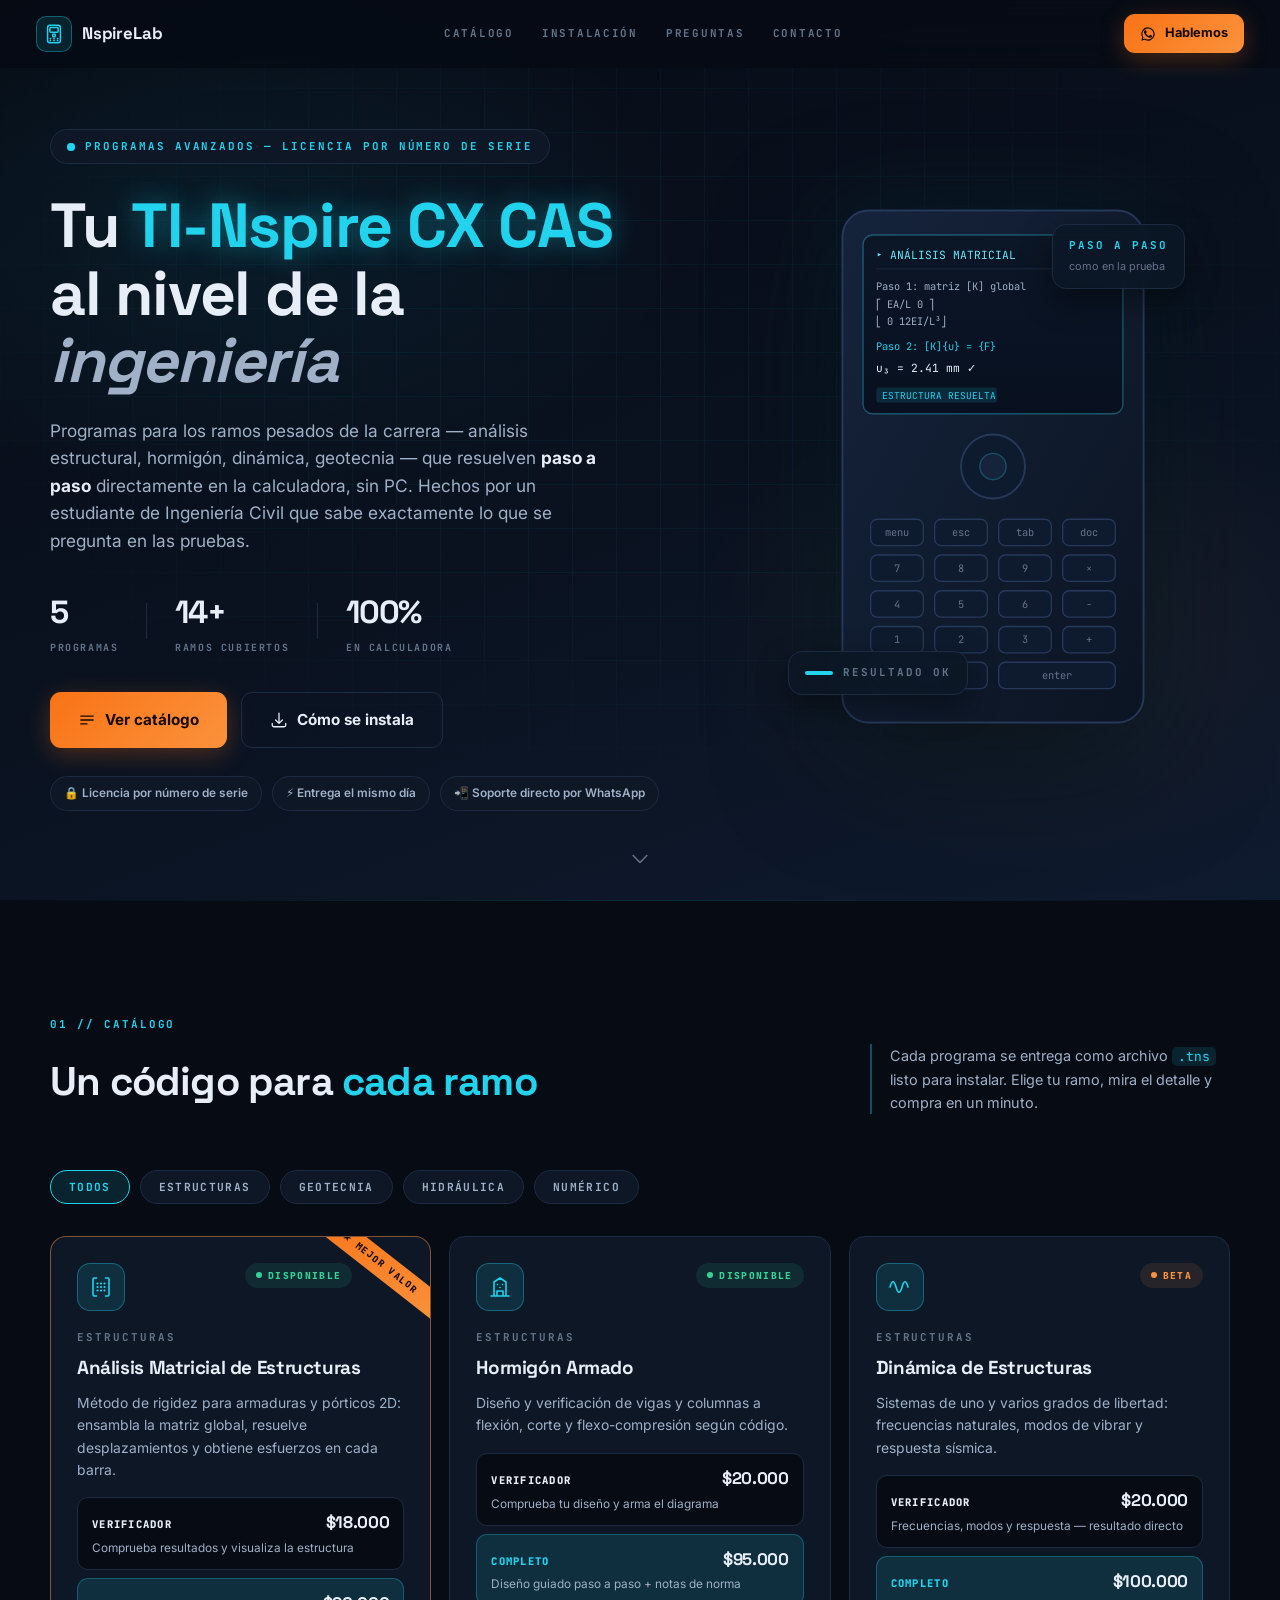
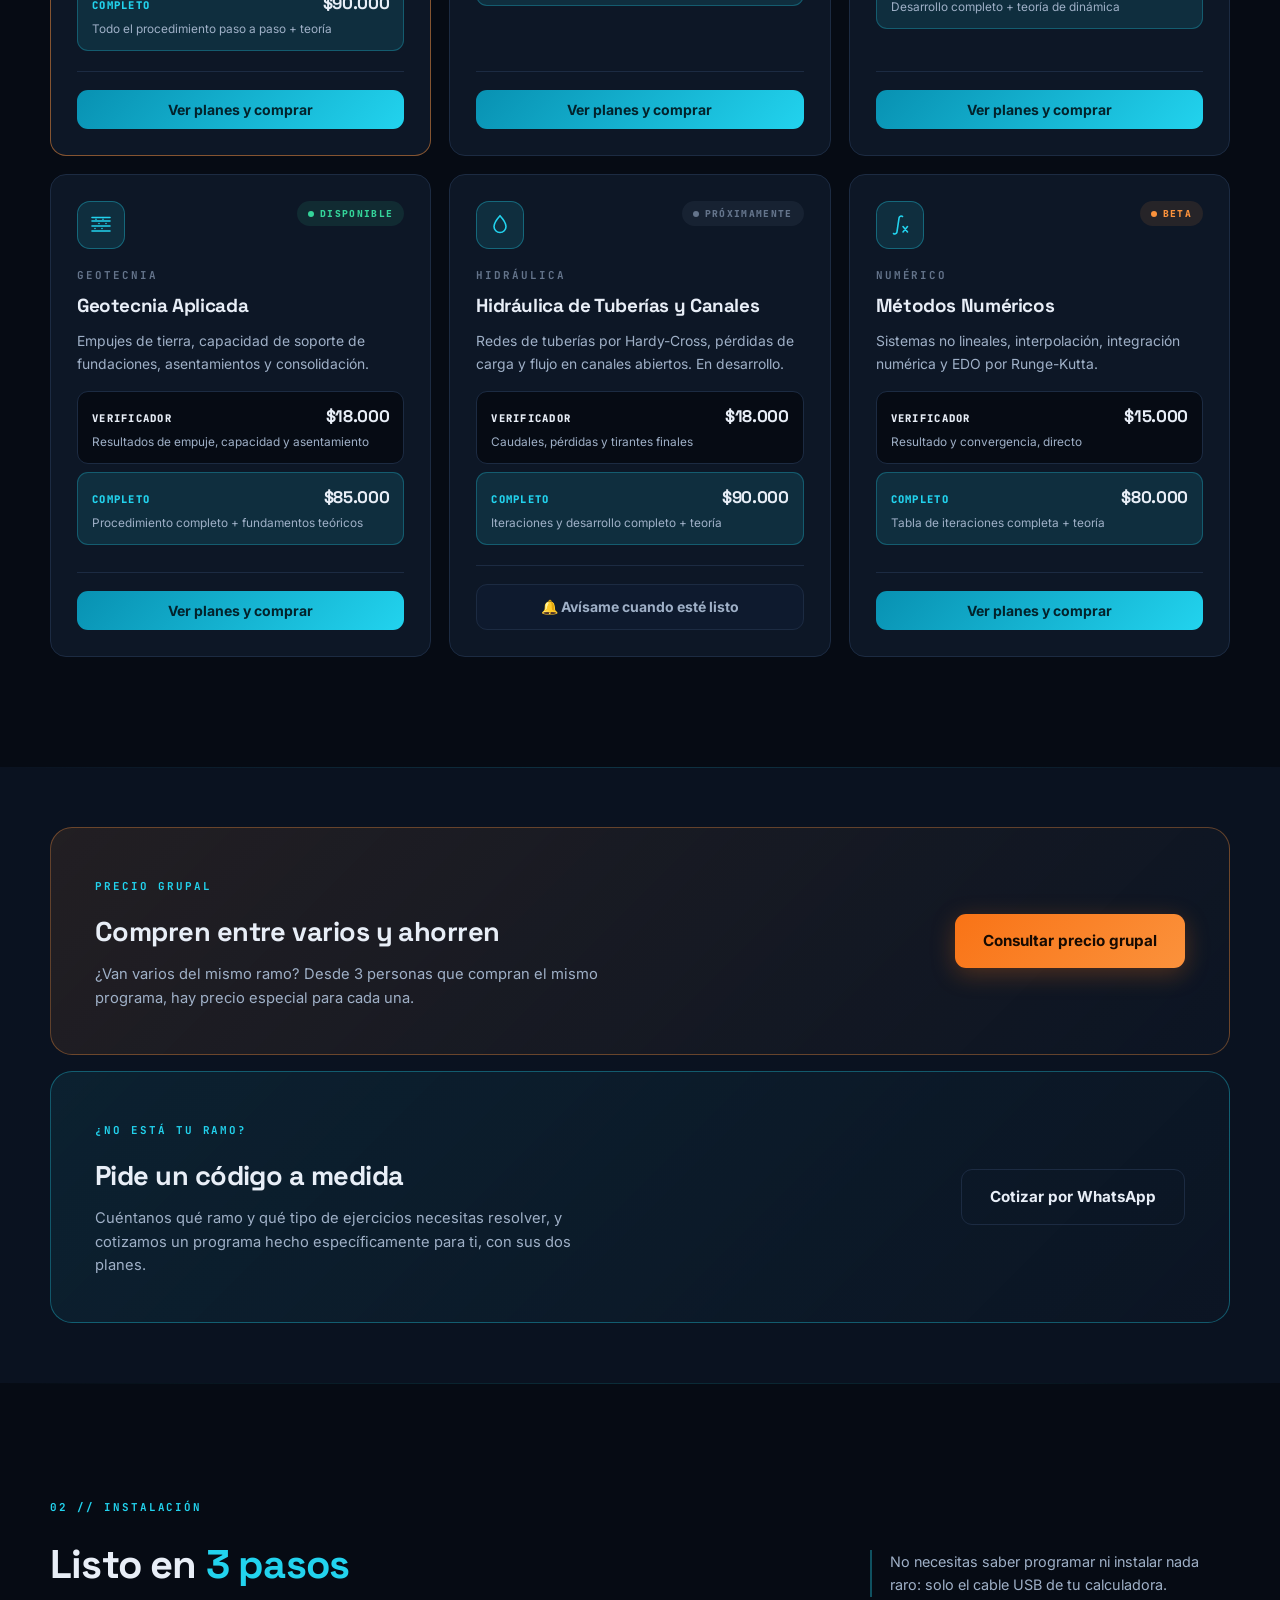
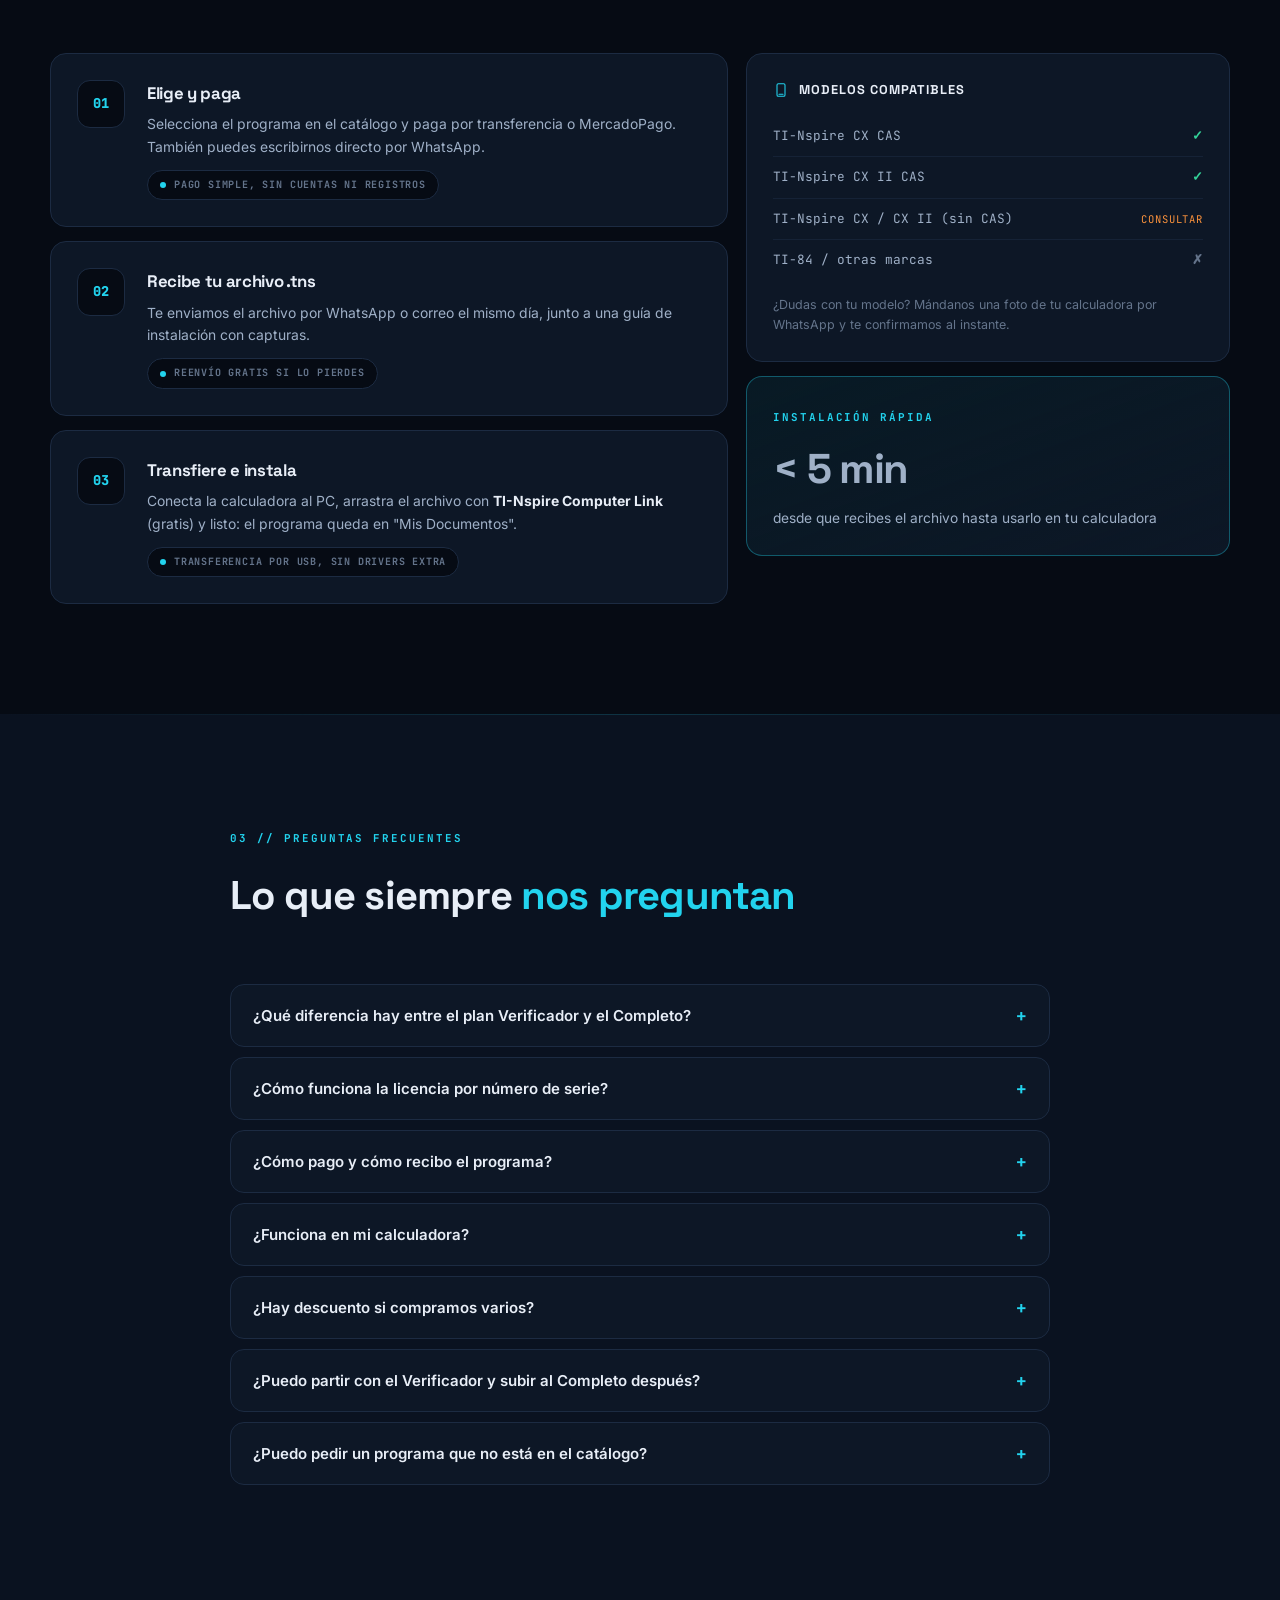
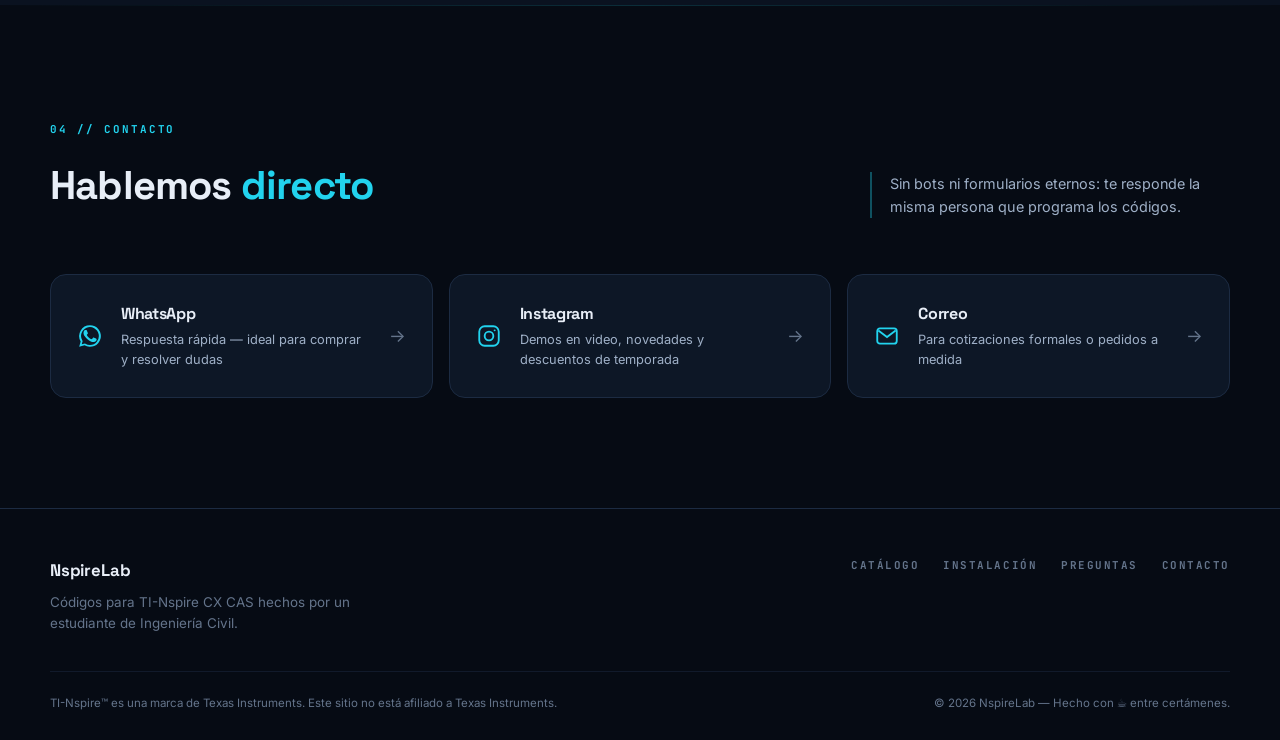
==== commit 2efa3029: "Modelo de dos niveles, temas avanzados, licencia por serie y descuento grupal Co-Authored-By: Claude" ====
--- a/index.html
+++ b/index.html
@@ -50,7 +50,7 @@
           <span class="mono-tag" id="hero-badge">Catálogo en crecimiento — nuevos códigos cada semestre</span>
         </div>
         <h1 class="reveal">Tu <span class="accent glow">TI-Nspire CX CAS</span><br/>al nivel de la <span class="thin">ingeniería</span></h1>
-        <p class="hero-sub reveal">Programas que resuelven <strong>paso a paso</strong> los problemas de tus ramos — cálculo, álgebra lineal, estática y más — directamente en la calculadora, sin PC. Hechos por un estudiante de Ingeniería Civil que sabe exactamente lo que se pregunta en las pruebas.</p>
+        <p class="hero-sub reveal">Programas para los ramos pesados de la carrera — análisis estructural, hormigón, dinámica, geotecnia — que resuelven <strong>paso a paso</strong> directamente en la calculadora, sin PC. Hechos por un estudiante de Ingeniería Civil que sabe exactamente lo que se pregunta en las pruebas.</p>
         <div class="hero-stats reveal">
           <div class="stat"><p class="stat-num" id="stat-programas">—</p><p class="stat-label">Programas</p></div>
           <div class="stat-div"></div>
@@ -69,9 +69,9 @@
           </a>
         </div>
         <div class="trust-row reveal">
+          <span class="trust-chip">🔒 Licencia por número de serie</span>
           <span class="trust-chip">⚡ Entrega el mismo día</span>
           <span class="trust-chip">📲 Soporte directo por WhatsApp</span>
-          <span class="trust-chip">🔁 Reenvío gratis si pierdes el archivo</span>
         </div>
       </div>
 
@@ -90,15 +90,15 @@
             <rect x="10" y="8" width="320" height="544" rx="28" fill="url(#bodyGrad)" stroke="#27395a" stroke-width="2"/>
             <rect x="32" y="34" width="276" height="190" rx="10" fill="url(#screenGrad)" stroke="#2dd4ee55" stroke-width="1.5"/>
             <!-- pantalla -->
-            <text x="46" y="60" class="scr mono" fill="#67e8f9" font-size="12">▸ ALGEBRA LINEAL v1.2</text>
+            <text x="46" y="60" class="scr mono" fill="#67e8f9" font-size="12">▸ ANÁLISIS MATRICIAL</text>
             <line x1="46" y1="70" x2="294" y2="70" stroke="#1c2b42" stroke-width="1"/>
-            <text x="46" y="92" class="scr mono" fill="#9fb0c7" font-size="11">Paso 1:  F2 ← F2 − 2·F1</text>
-            <text x="46" y="112" class="scr mono" fill="#9fb0c7" font-size="11">⎡ 1  2 │ 5 ⎤</text>
-            <text x="46" y="130" class="scr mono" fill="#9fb0c7" font-size="11">⎣ 0 −3 │−4 ⎦</text>
-            <text x="46" y="156" class="scr mono" fill="#22d3ee" font-size="11">Paso 2:  F2 ← F2 ÷ −3</text>
-            <text x="46" y="180" class="scr mono" fill="#e8eef7" font-size="12">x = 7/3,  y = 4/3  ✓</text>
-            <rect x="46" y="196" width="120" height="16" rx="3" fill="#22d3ee22"/>
-            <text x="52" y="208" class="scr mono" fill="#22d3ee" font-size="10">SOLUCIÓN LISTA</text>
+            <text x="46" y="92" class="scr mono" fill="#9fb0c7" font-size="11">Paso 1: matriz [K] global</text>
+            <text x="46" y="112" class="scr mono" fill="#9fb0c7" font-size="11">⎡ EA/L   0   ⎤</text>
+            <text x="46" y="130" class="scr mono" fill="#9fb0c7" font-size="11">⎣  0   12EI/L³⎦</text>
+            <text x="46" y="156" class="scr mono" fill="#22d3ee" font-size="11">Paso 2: [K]{u} = {F}</text>
+            <text x="46" y="180" class="scr mono" fill="#e8eef7" font-size="12">u₃ = 2.41 mm  ✓</text>
+            <rect x="46" y="196" width="128" height="16" rx="3" fill="#22d3ee22"/>
+            <text x="52" y="208" class="scr mono" fill="#22d3ee" font-size="10">ESTRUCTURA RESUELTA</text>
             <!-- touchpad -->
             <circle cx="170" cy="280" r="34" fill="#0e1a2e" stroke="#27395a" stroke-width="2"/>
             <circle cx="170" cy="280" r="14" fill="#15233b" stroke="#2dd4ee44" stroke-width="1.5"/>
@@ -149,16 +149,24 @@
     </div>
   </section>
 
-  <!-- ============ A MEDIDA ============ -->
+  <!-- ============ GRUPAL + A MEDIDA ============ -->
   <section id="a-medida" class="section slim">
     <div class="section-inner">
+      <div class="banner banner-grupal reveal" id="grupal-bloque">
+        <div>
+          <span class="mono-tag accent">PRECIO GRUPAL</span>
+          <h3>Compren entre varios y ahorren</h3>
+          <p id="grupal-texto">¿Van varios del mismo ramo? Desde 3 personas que compran el mismo programa, hay precio especial para cada una.</p>
+        </div>
+        <a class="btn btn-cta btn-lg" id="grupal-cta" href="#" target="_blank" rel="noopener">Consultar precio grupal</a>
+      </div>
       <div class="banner reveal">
         <div>
           <span class="mono-tag accent">¿NO ESTÁ TU RAMO?</span>
           <h3>Pide un código a medida</h3>
-          <p>Cuéntanos qué ramo y qué tipo de ejercicios necesitas resolver, y cotizamos un programa hecho específicamente para ti.</p>
-        </div>
-        <a class="btn btn-cta btn-lg" data-whatsapp="Hola! Quiero cotizar un código a medida para la TI-Nspire. El ramo es: " href="#" target="_blank" rel="noopener">Cotizar por WhatsApp</a>
+          <p>Cuéntanos qué ramo y qué tipo de ejercicios necesitas resolver, y cotizamos un programa hecho específicamente para ti, con sus dos planes.</p>
+        </div>
+        <a class="btn btn-outline btn-lg" data-whatsapp="Hola! Quiero cotizar un código a medida para la TI-Nspire. El ramo es: " href="#" target="_blank" rel="noopener">Cotizar por WhatsApp</a>
       </div>
     </div>
   </section>
--- a/css/styles.css
+++ b/css/styles.css
@@ -741,6 +741,112 @@
 .reveal { opacity: 0; transform: translateY(22px); transition: opacity 0.6s ease, transform 0.6s ease; }
 .reveal.visible { opacity: 1; transform: none; }
 
+/* ---------- niveles en la tarjeta ---------- */
+.niveles-mini { display: grid; gap: 8px; margin-bottom: 20px; }
+.nivel-mini {
+  background: var(--bg-0);
+  border: 1px solid var(--border);
+  border-radius: 11px;
+  padding: 11px 14px;
+}
+.nivel-mini:last-child { border-color: rgba(34, 211, 238, 0.28); background: var(--cyan-soft); }
+.nivel-mini-head { display: flex; align-items: baseline; justify-content: space-between; gap: 10px; }
+.nivel-name {
+  font-family: var(--font-mono);
+  font-size: 0.66rem;
+  font-weight: 800;
+  text-transform: uppercase;
+  letter-spacing: 0.12em;
+  color: var(--text-1);
+}
+.nivel-mini:last-child .nivel-name { color: var(--cyan); }
+.nivel-price { font-family: var(--font-display); font-weight: 700; font-size: 1.05rem; letter-spacing: -0.02em; }
+.nivel-price .price-before { font-size: 0.72rem; margin-right: 6px; }
+.nivel-tag { font-size: 0.74rem; color: var(--text-2); margin-top: 3px; }
+.product-actions .full, .product-actions .btn.full { grid-column: 1 / -1; width: 100%; }
+.product-actions { grid-template-columns: 1fr; }
+
+/* ---------- planes en el modal ---------- */
+.plan-grid {
+  display: grid;
+  grid-template-columns: 1fr 1fr;
+  gap: 14px;
+  margin-bottom: 22px;
+}
+.plan-card {
+  background: var(--card);
+  border: 1px solid var(--border);
+  border-radius: 16px;
+  padding: 22px;
+  display: flex;
+  flex-direction: column;
+}
+.plan-premium {
+  border-color: rgba(34, 211, 238, 0.4);
+  background: linear-gradient(165deg, rgba(34, 211, 238, 0.07), var(--card));
+  position: relative;
+}
+.plan-premium::after {
+  content: "RECOMENDADO";
+  position: absolute;
+  top: -9px; right: 16px;
+  background: var(--cyan);
+  color: var(--bg-0);
+  font-family: var(--font-mono);
+  font-size: 0.55rem;
+  font-weight: 800;
+  letter-spacing: 0.1em;
+  padding: 3px 10px;
+  border-radius: 999px;
+}
+.plan-head { margin-bottom: 14px; }
+.plan-name {
+  font-family: var(--font-mono);
+  font-size: 0.74rem;
+  font-weight: 800;
+  text-transform: uppercase;
+  letter-spacing: 0.14em;
+  color: var(--cyan);
+  display: block;
+}
+.plan-tag { font-size: 0.82rem; color: var(--text-2); margin-top: 5px; }
+.plan-price { display: flex; align-items: baseline; gap: 8px; flex-wrap: wrap; margin-bottom: 16px; }
+.plan-price .price { font-family: var(--font-display); font-size: 1.7rem; font-weight: 700; letter-spacing: -0.03em; }
+.plan-feats { list-style: none; display: grid; gap: 9px; margin-bottom: 20px; flex: 1; }
+.plan-feats li { font-size: 0.83rem; color: var(--text-2); display: flex; gap: 9px; align-items: baseline; }
+.plan-feats li::before { content: "✓"; color: var(--green); font-weight: 800; flex-shrink: 0; }
+
+.serie-note {
+  display: flex;
+  gap: 13px;
+  align-items: flex-start;
+  background: rgba(34, 211, 238, 0.06);
+  border: 1px solid rgba(34, 211, 238, 0.25);
+  border-radius: 13px;
+  padding: 15px 17px;
+  margin-bottom: 24px;
+  font-size: 0.85rem;
+  color: var(--text-2);
+}
+.serie-note strong { color: var(--text-1); }
+.serie-ico { font-size: 1.1rem; line-height: 1.2; }
+.modal-grupal {
+  font-size: 0.84rem;
+  color: var(--text-2);
+  background: var(--bg-2);
+  border: 1px dashed var(--border);
+  border-radius: 11px;
+  padding: 13px 16px;
+  margin-bottom: 24px;
+}
+
+/* ---------- banda grupal ---------- */
+.banner-grupal {
+  background: linear-gradient(135deg, rgba(251, 146, 60, 0.1), rgba(13, 23, 38, 0.6));
+  border-color: rgba(251, 146, 60, 0.35);
+  margin-bottom: 16px;
+}
+
 /* ---------- responsive ---------- */
 @media (max-width: 920px) {
   .hero-inner { grid-template-columns: 1fr; }
@@ -751,6 +857,9 @@
   .how-grid { grid-template-columns: 1fr; }
   #header nav { display: none; }
 }
+@media (max-width: 640px) {
+  .plan-grid { grid-template-columns: 1fr; }
+}
 @media (max-width: 560px) {
   .float-card { display: none; }
   .product-actions { grid-template-columns: 1fr; }
